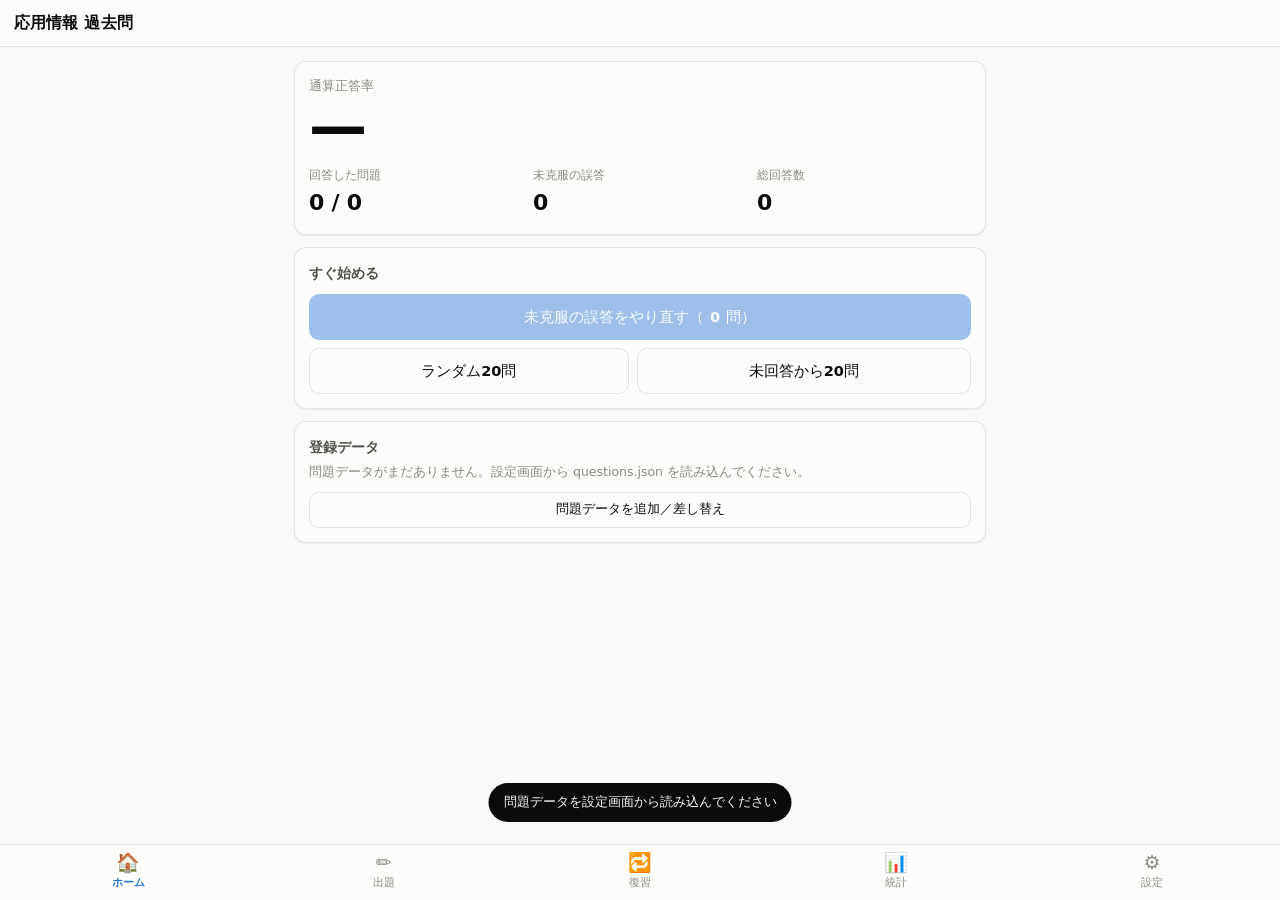
==== index.html @ afe180fe "応用情報 過去問アプリ" ====
<!DOCTYPE html>
<html lang="ja">
<head>
<meta charset="utf-8">
<meta name="viewport" content="width=device-width,initial-scale=1,viewport-fit=cover">
<meta name="theme-color" content="#fcfcfb" media="(prefers-color-scheme: light)">
<meta name="theme-color" content="#1a1a19" media="(prefers-color-scheme: dark)">
<meta name="apple-mobile-web-app-capable" content="yes">
<meta name="apple-mobile-web-app-title" content="応用情報">
<meta name="mobile-web-app-capable" content="yes">
<title>応用情報 過去問</title>
<link rel="manifest" href="manifest.webmanifest">
<link rel="icon" href="icons/icon-192.png">
<link rel="apple-touch-icon" href="icons/icon-192.png">
<link rel="stylesheet" href="css/style.css">
</head>
<body>

<header class="topbar">
  <h1 id="title">応用情報 過去問</h1>
  <span class="spacer"></span>
  <span class="sub" id="topSub"></span>
</header>

<main>
  <!-- ========== ホーム ========== -->
  <section class="view active" id="view-home">
    <div class="card">
      <div class="stat-row">
        <div class="stat hero" style="flex:1 1 100%">
          <div class="label">通算正答率</div>
          <div class="value" id="hRate">—</div>
        </div>
      </div>
      <div class="stat-row" style="margin-top:10px">
        <div class="stat"><div class="label">回答した問題</div><div class="value" id="hAnswered">0</div></div>
        <div class="stat"><div class="label">未克服の誤答</div><div class="value" id="hUnresolved">0</div></div>
        <div class="stat"><div class="label">総回答数</div><div class="value" id="hAttempts">0</div></div>
      </div>
    </div>

    <div class="card" id="resumeCard" hidden>
      <h2>中断した出題があります</h2>
      <p class="hint" id="resumeInfo"></p>
      <div class="btn-row">
        <button class="btn primary" id="btnResume">再開する</button>
        <button class="btn" id="btnDiscard">破棄</button>
      </div>
    </div>

    <div class="card">
      <h2>すぐ始める</h2>
      <div class="btn-row">
        <button class="btn primary wide" id="btnQuickReview">未克服の誤答をやり直す（<span id="qReviewN">0</span>問）</button>
      </div>
      <div class="btn-row" style="margin-top:8px">
        <button class="btn" id="btnQuickRandom">ランダム20問</button>
        <button class="btn" id="btnQuickNew">未回答から20問</button>
      </div>
    </div>

    <div class="card">
      <h2>登録データ</h2>
      <div id="bankInfo" class="hint"></div>
      <div class="btn-row">
        <button class="btn small" id="btnGoImport">問題データを追加／差し替え</button>
      </div>
    </div>
  </section>

  <!-- ========== 出題設定 ========== -->
  <section class="view" id="view-setup">
    <div class="card">
      <h2>出題モード</h2>
      <div class="chips" id="modeChips">
        <button class="chip" data-mode="exam" aria-pressed="true">試験回で指定</button>
        <button class="chip" data-mode="field" aria-pressed="false">分野で指定</button>
        <button class="chip" data-mode="review" aria-pressed="false">誤答の復習</button>
        <button class="chip" data-mode="mock" aria-pressed="false">模試（80問150分）</button>
      </div>
    </div>

    <div class="card" id="secExam">
      <h2>試験回</h2>
      <p class="hint">複数選択できます。未選択なら全回が対象です。</p>
      <div class="btn-row" style="margin-bottom:8px">
        <button class="btn small" data-sel="exam-all">すべて選択</button>
        <button class="btn small" data-sel="exam-none">選択解除</button>
      </div>
      <div class="chips" id="examChips"></div>
    </div>

    <div class="card" id="secField">
      <h2>分野</h2>
      <p class="hint">未選択なら全分野が対象です。分野は自動分類のため、問題画面から個別に直せます。</p>
      <div class="btn-row" style="margin-bottom:8px">
        <button class="btn small" data-sel="field-all">すべて選択</button>
        <button class="btn small" data-sel="field-none">選択解除</button>
      </div>
      <div id="fieldChips"></div>
    </div>

    <div class="card" id="secReview">
      <h2>復習の範囲</h2>
      <div class="chips" id="scopeChips">
        <button class="chip" data-scope="unresolved" aria-pressed="true">未克服（最後に間違えた）</button>
        <button class="chip" data-scope="ever" aria-pressed="false">過去に一度でも間違えた</button>
        <button class="chip" data-scope="starred" aria-pressed="false">★を付けた問題</button>
      </div>
    </div>

    <div class="card" id="secMock">
      <h2>模試</h2>
      <p class="hint">本番形式で 80 問を通しで解き、最後に一括採点します。制限時間 150 分（残り時間は画面上部に表示）。</p>
      <div class="field-row">
        <label for="mockExam">出題元</label>
        <select id="mockExam"></select>
      </div>
    </div>

    <div class="card" id="secOpts">
      <h2>出題オプション</h2>
      <div class="field-row">
        <label for="optScope">対象</label>
        <select id="optScope">
          <option value="all">すべての問題</option>
          <option value="unanswered">まだ解いていない問題だけ</option>
          <option value="unresolved">未克服の誤答だけ</option>
          <option value="ever">過去に間違えた問題だけ</option>
          <option value="starred">★を付けた問題だけ</option>
        </select>
      </div>
      <div class="field-row">
        <label for="optOrder">出題順</label>
        <select id="optOrder">
          <option value="random">シャッフル</option>
          <option value="no">試験回・問番号順</option>
        </select>
      </div>
      <div class="field-row">
        <label for="optCount">出題数</label>
        <select id="optCount">
          <option value="10">10問</option>
          <option value="20" selected>20問</option>
          <option value="30">30問</option>
          <option value="50">50問</option>
          <option value="80">80問</option>
          <option value="0">対象すべて</option>
        </select>
      </div>
      <div class="field-row">
        <label for="optImmediate">1問ごとに答え合わせ</label>
        <span class="switch"><input type="checkbox" id="optImmediate" checked></span>
      </div>
    </div>

    <div class="card">
      <p class="hint" id="poolInfo"></p>
      <button class="btn primary wide" id="btnStart">出題を開始</button>
    </div>
  </section>

  <!-- ========== 出題中 ========== -->
  <section class="view" id="view-quiz">
    <div class="progress"><i id="qProg"></i></div>
    <div class="card">
      <div class="q-meta" id="qMeta"></div>
      <div class="q-text" id="qText"></div>
      <div class="q-fig" id="qFig"></div>
      <div class="choices" id="qChoices"></div>
      <div class="verdict" id="qVerdict" hidden></div>
      <div class="explain" id="qExplain" hidden></div>
      <div id="qNoteWrap" hidden style="margin-top:12px">
        <h2 style="font-size:13px;color:var(--text-2);margin:0 0 6px">自分用メモ</h2>
        <textarea id="qNote" placeholder="なぜ間違えたか・覚え方などを残しておくと、復習のときに読み返せます。"></textarea>
        <div class="btn-row" style="margin-top:6px">
          <button class="btn small" id="btnSaveNote">メモを保存</button>
          <select id="qFieldSel" style="max-width:60%"></select>
        </div>
      </div>
    </div>
    <div class="card">
      <div class="btn-row">
        <button class="btn" id="btnPrev">前へ</button>
        <button class="btn" id="btnStar">★</button>
        <button class="btn primary" id="btnNext">次へ</button>
      </div>
      <div class="btn-row" style="margin-top:8px">
        <button class="btn small" id="btnFinish">採点して終了</button>
        <button class="btn small" id="btnQuit">中断してホームへ</button>
      </div>
    </div>
  </section>

  <!-- ========== 結果 ========== -->
  <section class="view" id="view-result">
    <div class="card">
      <div class="stat hero">
        <div class="label" id="rTitle">結果</div>
        <div class="value" id="rRate">—</div>
      </div>
      <div class="stat-row" style="margin-top:10px">
        <div class="stat"><div class="label">正答</div><div class="value" id="rCorrect">0</div></div>
        <div class="stat"><div class="label">出題数</div><div class="value" id="rCount">0</div></div>
        <div class="stat"><div class="label">所要時間</div><div class="value" id="rTime">—</div></div>
      </div>
      <p class="hint" style="margin:10px 0 0" id="rNote"></p>
    </div>
    <div class="card">
      <h2>この回の内訳</h2>
      <div class="list" id="rList"></div>
    </div>
    <div class="card">
      <div class="btn-row">
        <button class="btn primary" id="btnRetryWrong">間違えた問題だけやり直す</button>
        <button class="btn" id="btnResultHome">ホームへ</button>
      </div>
    </div>
  </section>

  <!-- ========== 復習（誤答リスト） ========== -->
  <section class="view" id="view-review">
    <div class="card">
      <h2>振り返る範囲</h2>
      <div class="chips" id="revScopeChips">
        <button class="chip" data-scope="unresolved" aria-pressed="true">未克服 <span class="n" id="nUnresolved"></span></button>
        <button class="chip" data-scope="ever" aria-pressed="false">過去の誤答 <span class="n" id="nEver"></span></button>
        <button class="chip" data-scope="starred" aria-pressed="false">★ <span class="n" id="nStarred"></span></button>
      </div>
      <div class="btn-row" style="margin-top:10px">
        <button class="btn primary wide" id="btnReviewStart">この範囲で出題する</button>
      </div>
    </div>
    <div class="card">
      <h2>一覧（タップで問題と自分のメモを表示）</h2>
      <div class="list" id="revList"></div>
    </div>
  </section>

  <!-- ========== 問題詳細（復習リストから） ========== -->
  <section class="view" id="view-detail">
    <div class="card">
      <div class="q-meta" id="dMeta"></div>
      <div class="q-text" id="dText"></div>
      <div class="q-fig" id="dFig"></div>
      <div class="choices" id="dChoices"></div>
      <div class="explain" id="dExplain" hidden></div>
    </div>
    <div class="card">
      <h2>自分用メモ</h2>
      <textarea id="dNote"></textarea>
      <div class="btn-row" style="margin-top:8px">
        <button class="btn small" id="dSaveNote">メモを保存</button>
        <button class="btn small" id="dStar">★を切り替え</button>
        <select id="dFieldSel" style="max-width:60%"></select>
      </div>
    </div>
    <div class="card">
      <button class="btn wide" id="dBack">一覧に戻る</button>
    </div>
  </section>

  <!-- ========== 統計 ========== -->
  <section class="view" id="view-stats">
    <div class="card">
      <h2>分野別の正答率</h2>
      <p class="hint">正答率の低い分野が上に並びます。3回以上解いて60%未満の分野に「弱点」を付けています。</p>
      <div id="fieldChart"></div>
      <div class="btn-row" style="margin-top:10px">
        <button class="btn small" id="btnFieldTable">表で見る</button>
        <button class="btn small" id="btnFieldStudy">弱点分野から出題する</button>
      </div>
      <div id="fieldTable" hidden style="margin-top:10px"></div>
    </div>
    <div class="card">
      <h2>試験回別の正答率</h2>
      <div id="examChart"></div>
    </div>
    <div class="card">
      <h2>模試・セッション履歴</h2>
      <div class="list" id="sessList"></div>
    </div>
  </section>

  <!-- ========== 設定 ========== -->
  <section class="view" id="view-settings">
    <div class="card">
      <h2>問題データ</h2>
      <p class="hint" id="setBankInfo"></p>
      <p class="hint">通常は起動時に <code>data/version.json</code> を見て自動更新されます。手動で入れ替えるときは <code>tools/build_bank.py</code> が作った <code>questions.json</code> を読み込んでください。同じ問題 ID は上書きされ、学習履歴は消えません。</p>
      <p class="hint" id="setSyncMsg" hidden></p>
      <div class="btn-row">
        <button class="btn" id="btnPickBank">questions.json を読み込む</button>
      </div>
      <input type="file" id="fileBank" accept=".json,application/json" hidden>
    </div>

    <div class="card">
      <h2>学習履歴のバックアップ</h2>
      <p class="hint">端末を変えるとき・アプリを消す前に書き出しておいてください。書き出しも読み込みもオフラインで完結します。</p>
      <div class="btn-row">
        <button class="btn" id="btnExport">書き出す</button>
        <button class="btn" id="btnPickProgress">読み込む</button>
      </div>
      <input type="file" id="fileProgress" accept=".json,application/json" hidden>
    </div>

    <div class="card">
      <h2>表示</h2>
      <div class="field-row">
        <label for="setTheme">テーマ</label>
        <select id="setTheme">
          <option value="auto">端末に合わせる</option>
          <option value="light">ライト</option>
          <option value="dark">ダーク</option>
        </select>
      </div>
    </div>

    <div class="card">
      <h2>リセット</h2>
      <p class="hint">戻せません。必要ならバックアップを取ってから実行してください。</p>
      <div class="btn-row">
        <button class="btn" id="btnResetProgress">学習履歴だけ消す</button>
        <button class="btn" id="btnResetAll">全部消す</button>
      </div>
    </div>

    <div class="card">
      <h2>オフライン</h2>
      <p class="hint" id="swInfo"></p>
    </div>
  </section>
</main>

<nav class="tabbar" id="tabbar">
  <button data-tab="home" aria-current="page"><span class="ic">🏠</span>ホーム</button>
  <button data-tab="setup"><span class="ic">✏️</span>出題</button>
  <button data-tab="review"><span class="ic">🔁</span>復習</button>
  <button data-tab="stats"><span class="ic">📊</span>統計</button>
  <button data-tab="settings"><span class="ic">⚙️</span>設定</button>
</nav>

<div id="toast"></div>

<script src="js/fields.js"></script>
<script src="js/db.js"></script>
<script src="js/store.js"></script>
<script src="js/quiz.js"></script>
<script src="js/chart.js"></script>
<script src="js/app.js"></script>
</body>
</html>
---- css/style.css ----
/* ========== 応用情報 過去問アプリ / offline PWA ========== */

:root {
  color-scheme: light;
  --surface-1: #fcfcfb;      /* カード面 */
  --page: #f9f9f7;           /* ページ面 */
  --text-1: #0b0b0b;
  --text-2: #52514e;
  --muted: #898781;
  --grid: #e1e0d9;
  --baseline: #c3c2b7;
  --border: rgba(11, 11, 11, 0.10);
  --series-1: #2a78d6;       /* 単一系列（正答率バー） */
  --track: #cde2fb;          /* バーの空き部分（同系ランプの淡いステップ） */
  --good: #0ca30c;
  --good-text: #006300;
  --critical: #d03b3b;
  --accent-wash: rgba(42, 120, 214, 0.10);
  --shadow: 0 1px 2px rgba(11, 11, 11, 0.06);
  --r: 12px;
}

@media (prefers-color-scheme: dark) {
  :root:where(:not([data-theme="light"])) {
    color-scheme: dark;
    --surface-1: #1a1a19;
    --page: #0d0d0d;
    --text-1: #ffffff;
    --text-2: #c3c2b7;
    --muted: #898781;
    --grid: #2c2c2a;
    --baseline: #383835;
    --border: rgba(255, 255, 255, 0.10);
    --series-1: #3987e5;
    --track: #184f95;
    --good: #0ca30c;
    --good-text: #0ca30c;
    --critical: #d03b3b;
    --accent-wash: rgba(57, 135, 229, 0.16);
    --shadow: none;
  }
}

:root[data-theme="dark"] {
  color-scheme: dark;
  --surface-1: #1a1a19;
  --page: #0d0d0d;
  --text-1: #ffffff;
  --text-2: #c3c2b7;
  --muted: #898781;
  --grid: #2c2c2a;
  --baseline: #383835;
  --border: rgba(255, 255, 255, 0.10);
  --series-1: #3987e5;
  --track: #184f95;
  --good: #0ca30c;
  --good-text: #0ca30c;
  --critical: #d03b3b;
  --accent-wash: rgba(57, 135, 229, 0.16);
  --shadow: none;
}

* { box-sizing: border-box; -webkit-tap-highlight-color: transparent; }

html, body {
  margin: 0;
  padding: 0;
  background: var(--page);
  color: var(--text-1);
  font-family: system-ui, -apple-system, "Segoe UI", "Hiragino Kaku Gothic ProN",
    "Yu Gothic UI", Meiryo, sans-serif;
  font-size: 16px;
  line-height: 1.6;
  overscroll-behavior-y: contain;
}

body {
  padding-bottom: calc(64px + env(safe-area-inset-bottom));
}

/* ---------- ヘッダー ---------- */
.topbar {
  position: sticky;
  top: 0;
  z-index: 20;
  display: flex;
  align-items: center;
  gap: 8px;
  padding: calc(10px + env(safe-area-inset-top)) 14px 10px;
  background: var(--surface-1);
  border-bottom: 1px solid var(--border);
}
.topbar h1 { margin: 0; font-size: 16px; font-weight: 650; letter-spacing: 0.01em; }
.topbar .spacer { flex: 1; }
.topbar .sub { font-size: 12px; color: var(--muted); font-variant-numeric: tabular-nums; }

/* ---------- レイアウト ---------- */
main { max-width: 720px; margin: 0 auto; padding: 14px; }
.view { display: none; }
.view.active { display: block; }

.card {
  background: var(--surface-1);
  border: 1px solid var(--border);
  border-radius: var(--r);
  padding: 14px;
  margin: 0 0 12px;
  box-shadow: var(--shadow);
}
.card > h2 { margin: 0 0 10px; font-size: 14px; font-weight: 650; color: var(--text-2); }
.card > h2 + .hint { margin-top: -6px; }
.hint { margin: 0 0 10px; font-size: 12.5px; color: var(--muted); line-height: 1.5; }

/* ---------- ボタン ---------- */
button {
  font: inherit;
  color: inherit;
  cursor: pointer;
}
.btn {
  display: inline-flex;
  align-items: center;
  justify-content: center;
  gap: 6px;
  min-height: 46px;
  padding: 10px 16px;
  border-radius: 10px;
  border: 1px solid var(--border);
  background: var(--surface-1);
  font-size: 14.5px;
  font-weight: 550;
}
.btn:active { transform: translateY(1px); }
.btn.primary { background: var(--series-1); border-color: transparent; color: #fff; }
.btn.wide { width: 100%; }
.btn.small { min-height: 36px; padding: 6px 12px; font-size: 13px; font-weight: 500; }
.btn:disabled { opacity: 0.45; cursor: default; }
.btn-row { display: flex; gap: 8px; flex-wrap: wrap; }
.btn-row > .btn { flex: 1 1 auto; }

.linkbtn {
  background: none; border: none; padding: 2px 0;
  color: var(--series-1); font-size: 13px; text-decoration: underline;
}

/* ---------- チップ選択（分野・回） ---------- */
.chips { display: flex; flex-wrap: wrap; gap: 6px; }
.chip {
  border: 1px solid var(--border);
  background: var(--surface-1);
  border-radius: 999px;
  padding: 7px 12px;
  font-size: 13px;
  color: var(--text-2);
  min-height: 34px;
  display: inline-flex; align-items: center; gap: 6px;
}
.chip[aria-pressed="true"] {
  background: var(--accent-wash);
  border-color: var(--series-1);
  color: var(--text-1);
  font-weight: 550;
}
.chip .n { color: var(--muted); font-size: 11.5px; font-variant-numeric: tabular-nums; }
.chip[aria-pressed="true"]::before { content: "✓"; font-size: 11px; color: var(--series-1); }

.group-title {
  margin: 12px 0 6px;
  font-size: 12px;
  font-weight: 650;
  color: var(--muted);
  letter-spacing: 0.04em;
}
.group-title:first-child { margin-top: 0; }

/* ---------- フォーム ---------- */
.field-row {
  display: flex; align-items: center; justify-content: space-between;
  gap: 12px; padding: 9px 0;
  border-bottom: 1px solid var(--grid);
}
.field-row:last-child { border-bottom: none; }
.field-row label { font-size: 14px; color: var(--text-2); }
select, input[type="number"], input[type="text"], textarea {
  font: inherit; font-size: 14px;
  color: var(--text-1);
  background: var(--page);
  border: 1px solid var(--border);
  border-radius: 8px;
  padding: 8px 10px;
  max-width: 58%;
}
textarea { max-width: 100%; width: 100%; resize: vertical; min-height: 84px; line-height: 1.55; }
.switch { display: inline-flex; align-items: center; gap: 8px; }
input[type="checkbox"] { width: 20px; height: 20px; accent-color: var(--series-1); }

/* ---------- 統計 ---------- */
.stat-row { display: flex; gap: 10px; flex-wrap: wrap; }
.stat {
  flex: 1 1 30%;
  min-width: 92px;
}
.stat .label { font-size: 11.5px; color: var(--muted); }
.stat .value { font-size: 22px; font-weight: 650; letter-spacing: -0.01em; }
.hero { text-align: left; }
.hero .value { font-size: 50px; font-weight: 650; line-height: 1.05; letter-spacing: -0.02em; }
.hero .value .unit { font-size: 22px; font-weight: 550; color: var(--text-2); margin-left: 2px; }
.hero .label { font-size: 12.5px; color: var(--muted); }

/* バーチャート（HTML/CSS・単一系列） */
.bars { margin: 4px 0 0; }
.bar-row { padding: 7px 0; border-bottom: 1px solid var(--grid); }
.bar-row:last-child { border-bottom: none; }
.bar-head {
  display: flex; align-items: baseline; gap: 8px;
  font-size: 13px; margin-bottom: 5px;
}
.bar-head .name { flex: 1; color: var(--text-1); }
.bar-head .val {
  color: var(--text-1); font-weight: 650;
  font-variant-numeric: tabular-nums;
}
.bar-head .cnt { color: var(--muted); font-size: 11.5px; font-variant-numeric: tabular-nums; }
.bar-track {
  position: relative;
  height: 14px;
  background: var(--track);
  border-radius: 0 4px 4px 0;
  overflow: visible;
}
.bar-fill {
  height: 100%;
  background: var(--series-1);
  border-radius: 0 4px 4px 0;
  min-width: 2px;
}
.bar-row.empty .bar-track { background: var(--grid); }
.weak-tag {
  display: inline-block; margin-left: 6px;
  font-size: 10.5px; font-weight: 650; color: var(--critical);
  border: 1px solid var(--critical); border-radius: 4px;
  padding: 0 4px; line-height: 15px;
}
.axis {
  display: flex; justify-content: space-between;
  font-size: 10.5px; color: var(--muted);
  font-variant-numeric: tabular-nums;
  border-top: 1px solid var(--baseline);
  padding-top: 3px; margin-top: 6px;
}

table.tv { width: 100%; border-collapse: collapse; font-size: 13px; }
table.tv th, table.tv td {
  text-align: right; padding: 6px 4px; border-bottom: 1px solid var(--grid);
  font-variant-numeric: tabular-nums;
}
table.tv th:first-child, table.tv td:first-child { text-align: left; }
table.tv th { color: var(--muted); font-weight: 550; font-size: 11.5px; }

/* ---------- 問題画面 ---------- */
.q-meta {
  display: flex; align-items: center; gap: 8px; flex-wrap: wrap;
  font-size: 11.5px; color: var(--muted); margin-bottom: 8px;
}
.q-meta .tag {
  border: 1px solid var(--border); border-radius: 4px;
  padding: 1px 6px; color: var(--text-2);
}
.q-text {
  font-size: 16px; line-height: 1.75;
  white-space: pre-wrap; word-break: break-word;
  margin: 0 0 12px;
}
.q-fig { margin: 0 0 12px; }
.q-fig img {
  max-width: 100%; border: 1px solid var(--border); border-radius: 8px;
  background: #fff;
}

.choices { display: flex; flex-direction: column; gap: 8px; }
.choice {
  display: flex; align-items: flex-start; gap: 10px;
  text-align: left;
  width: 100%;
  padding: 12px;
  border-radius: 10px;
  border: 1px solid var(--border);
  background: var(--surface-1);
  font-size: 15px; line-height: 1.6;
  white-space: pre-wrap;
}
.choice .key {
  flex: 0 0 26px; height: 26px;
  display: inline-flex; align-items: center; justify-content: center;
  border-radius: 6px; background: var(--page); border: 1px solid var(--border);
  font-size: 13px; font-weight: 650;
}
.choice[data-state="picked"] { border-color: var(--series-1); background: var(--accent-wash); }
.choice[data-state="correct"] { border-color: var(--good); background: rgba(12, 163, 12, 0.10); }
.choice[data-state="wrong"] { border-color: var(--critical); background: rgba(208, 59, 59, 0.10); }
.choice[data-state="correct"] .key { border-color: var(--good); }
.choice[data-state="wrong"] .key { border-color: var(--critical); }
.choice:disabled { cursor: default; opacity: 1; }

.verdict {
  display: flex; align-items: center; gap: 8px;
  margin: 12px 0 0; font-size: 14.5px; font-weight: 650;
}
.verdict.ok { color: var(--good-text); }
.verdict.ng { color: var(--critical); }

.explain {
  margin: 12px 0 0;
  padding: 11px 12px;
  background: var(--page);
  border: 1px solid var(--border);
  border-left: 3px solid var(--series-1);
  border-radius: 8px;
  font-size: 14px;
  line-height: 1.7;
  white-space: pre-wrap;
  word-break: break-word;
}
.explain > b {
  display: block;
  font-size: 11.5px;
  font-weight: 650;
  color: var(--muted);
  letter-spacing: 0.04em;
  margin-bottom: 3px;
}

.progress {
  height: 3px; background: var(--grid); border-radius: 2px; overflow: hidden;
  margin-bottom: 10px;
}
.progress > i { display: block; height: 100%; background: var(--series-1); }

.timer {
  font-variant-numeric: tabular-nums;
  font-weight: 650; font-size: 13px;
}
.timer.warn { color: var(--critical); }

/* ---------- リスト（誤答・履歴） ---------- */
.list { display: flex; flex-direction: column; gap: 8px; }
.item {
  display: block; width: 100%; text-align: left;
  padding: 11px 12px;
  border: 1px solid var(--border); border-radius: 10px;
  background: var(--surface-1);
}
.item .l1 { display: flex; gap: 8px; font-size: 11.5px; color: var(--muted); }
.item .l1 .r { margin-left: auto; font-variant-numeric: tabular-nums; }
.item .l2 {
  font-size: 13.5px; color: var(--text-1); margin-top: 3px;
  display: -webkit-box; -webkit-line-clamp: 2; -webkit-box-orient: vertical;
  overflow: hidden;
}
.badge-ng { color: var(--critical); font-weight: 650; }
.badge-ok { color: var(--good-text); font-weight: 650; }

.empty-msg {
  padding: 28px 12px; text-align: center; color: var(--muted); font-size: 13.5px;
}

/* ---------- ボトムナビ ---------- */
.tabbar {
  position: fixed; left: 0; right: 0; bottom: 0; z-index: 30;
  display: flex;
  background: var(--surface-1);
  border-top: 1px solid var(--border);
  padding-bottom: env(safe-area-inset-bottom);
}
.tabbar button {
  flex: 1;
  background: none; border: none;
  padding: 8px 2px 9px;
  display: flex; flex-direction: column; align-items: center; gap: 2px;
  font-size: 10.5px; color: var(--muted);
}
.tabbar button .ic { font-size: 19px; line-height: 1; }
.tabbar button[aria-current="page"] { color: var(--series-1); font-weight: 650; }

/* ---------- トースト ---------- */
#toast {
  position: fixed; left: 50%; transform: translateX(-50%);
  bottom: calc(78px + env(safe-area-inset-bottom));
  background: var(--text-1); color: var(--page);
  padding: 9px 15px; border-radius: 999px; font-size: 13px;
  opacity: 0; pointer-events: none; transition: opacity .18s; z-index: 50;
  max-width: 88vw; text-align: center;
}
#toast.show { opacity: 1; }

@media (min-width: 560px) {
  .hero .value { font-size: 58px; }
}
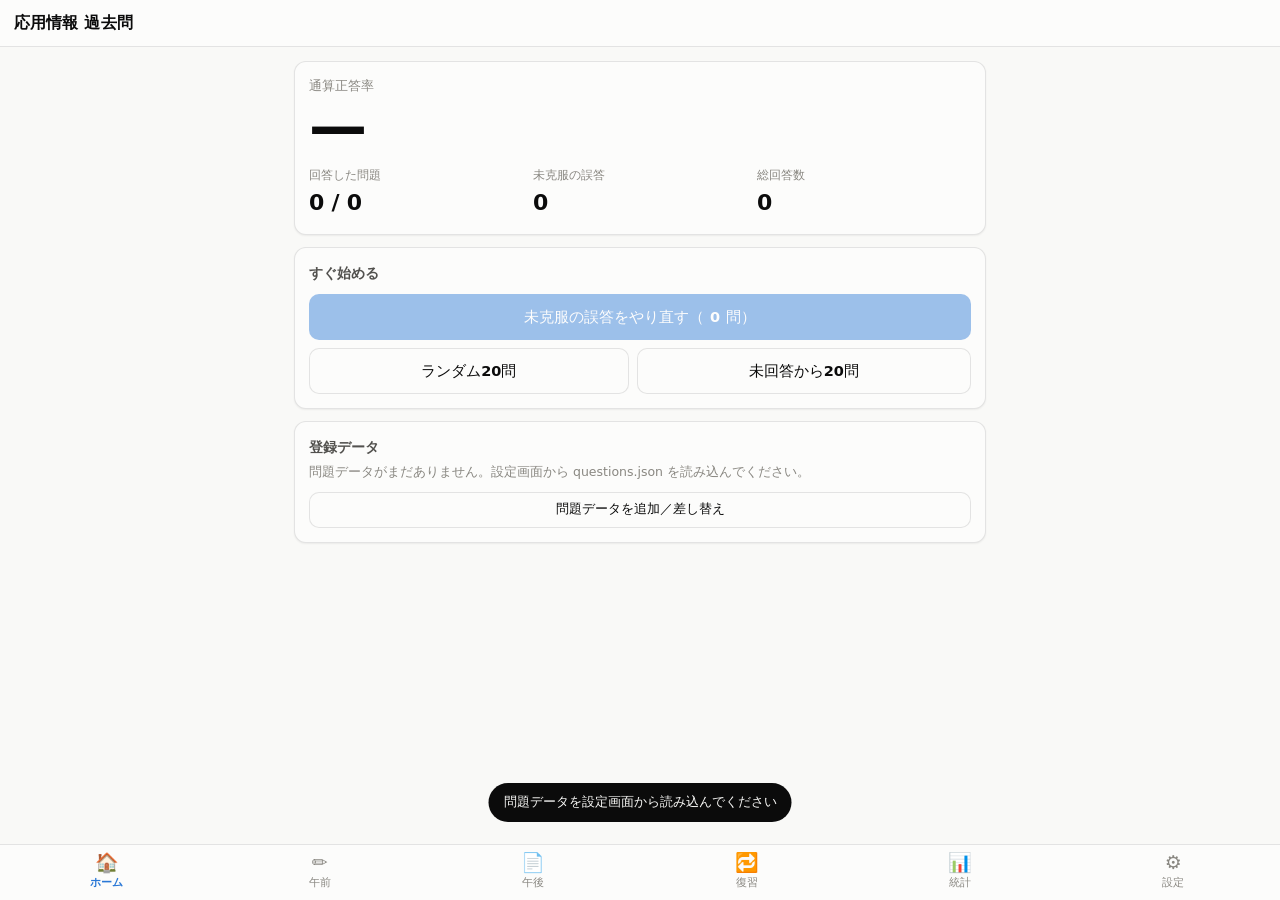
==== commit ec20bd29: "午後試験を追加（33回 372大問 3228設問） 平成21年春から令和7年秋まで、IPAが公開している午後の全過去問を収録した。 解答例・出題趣旨・採点講評つき。図表490枚は IndexedDB " ====
--- a/index.html
+++ b/index.html
@@ -282,6 +282,106 @@
     </div>
   </section>
 
+  <!-- ========== 午後：大問えらび ========== -->
+  <section class="view" id="view-pm">
+    <div class="card">
+      <div class="stat-row">
+        <div class="stat hero" style="flex:1 1 100%">
+          <div class="label">午後 自己採点の得点率</div>
+          <div class="value" id="pmRate">—</div>
+        </div>
+      </div>
+      <div class="stat-row" style="margin-top:10px">
+        <div class="stat"><div class="label">解いた大問</div><div class="value" id="pmDone">0</div></div>
+        <div class="stat"><div class="label">要復習の設問</div><div class="value" id="pmWeak">0</div></div>
+        <div class="stat"><div class="label">収録</div><div class="value" id="pmTotal">0</div></div>
+      </div>
+      <p class="hint" style="margin:10px 0 0">午後は記述式です。記号選択は自動で採点し、記述は解答例と見比べて自分で ○△× を付けます。</p>
+    </div>
+
+    <div class="card">
+      <h2>試験回</h2>
+      <div class="chips" id="pmExamChips"></div>
+    </div>
+
+    <div class="card">
+      <h2>大問</h2>
+      <p class="hint" id="pmPickHint"></p>
+      <div class="list" id="pmSectionList"></div>
+    </div>
+  </section>
+
+  <!-- ========== 午後：解答画面 ========== -->
+  <section class="view" id="view-pmsolve">
+    <div class="card">
+      <div class="q-meta" id="pmMeta"></div>
+      <h2 style="font-size:15px;color:var(--text-1);margin:0 0 2px" id="pmTheme"></h2>
+      <div class="btn-row" style="margin-top:10px">
+        <button class="btn small" id="pmToggleBody">本文を隠す</button>
+        <button class="btn small" id="pmFont">文字を大きく</button>
+        <span class="spacer" style="flex:1"></span>
+        <span class="timer" id="pmTimer"></span>
+      </div>
+    </div>
+
+    <div class="card" id="pmBodyCard">
+      <div class="pm-body" id="pmBody"></div>
+    </div>
+
+    <div class="card">
+      <h2>設問</h2>
+      <div id="pmQuestions"></div>
+    </div>
+
+    <div class="card">
+      <div class="btn-row">
+        <button class="btn primary" id="pmSubmit">解答例を見て採点する</button>
+      </div>
+      <div class="btn-row" style="margin-top:8px">
+        <button class="btn small" id="pmSaveExit">保存して一覧へ</button>
+        <button class="btn small" id="pmReset">この大問の解答を消す</button>
+      </div>
+    </div>
+  </section>
+
+  <!-- ========== 午後：採点・振り返り ========== -->
+  <section class="view" id="view-pmreview">
+    <div class="card">
+      <div class="q-meta" id="pmrMeta"></div>
+      <div class="stat-row" style="margin-top:6px">
+        <div class="stat hero" style="flex:1 1 100%">
+          <div class="label">自己採点</div>
+          <div class="value" id="pmrRate">—</div>
+        </div>
+      </div>
+      <p class="hint" id="pmrCount" style="margin:8px 0 0"></p>
+    </div>
+
+    <div class="card">
+      <h2>設問ごとの答え合わせ</h2>
+      <p class="hint">記号選択は自動採点済みです。記述は解答例と見比べて ○△× を選んでください。</p>
+      <div id="pmrList"></div>
+    </div>
+
+    <div class="card" id="pmrIntentCard">
+      <h2>出題趣旨（IPA）</h2>
+      <div class="explain" id="pmrIntent" style="border-left-color:var(--muted)"></div>
+    </div>
+
+    <div class="card" id="pmrCmntCard">
+      <h2>採点講評（IPA）</h2>
+      <p class="hint">この回で実際に受験者がどこを間違えたかがIPAから公表されています。</p>
+      <div class="explain" id="pmrCmnt"></div>
+    </div>
+
+    <div class="card">
+      <div class="btn-row">
+        <button class="btn" id="pmrBackSolve">解答を見直す</button>
+        <button class="btn primary" id="pmrDone">一覧へ戻る</button>
+      </div>
+    </div>
+  </section>
+
   <!-- ========== 設定 ========== -->
   <section class="view" id="view-settings">
     <div class="card">
@@ -335,7 +435,8 @@
 
 <nav class="tabbar" id="tabbar">
   <button data-tab="home" aria-current="page"><span class="ic">🏠</span>ホーム</button>
-  <button data-tab="setup"><span class="ic">✏️</span>出題</button>
+  <button data-tab="setup"><span class="ic">✏️</span>午前</button>
+  <button data-tab="pm"><span class="ic">📄</span>午後</button>
   <button data-tab="review"><span class="ic">🔁</span>復習</button>
   <button data-tab="stats"><span class="ic">📊</span>統計</button>
   <button data-tab="settings"><span class="ic">⚙️</span>設定</button>
@@ -347,7 +448,9 @@
 <script src="js/db.js"></script>
 <script src="js/store.js"></script>
 <script src="js/quiz.js"></script>
+<script src="js/pm.js"></script>
 <script src="js/chart.js"></script>
 <script src="js/app.js"></script>
+<script src="js/pmui.js"></script>
 </body>
 </html>
--- a/css/style.css
+++ b/css/style.css
@@ -330,6 +330,80 @@
   margin-bottom: 3px;
 }
 
+/* ---------- 午後（長文＋記述） ---------- */
+.pm-body {
+  font-size: var(--pm-size, 15px);
+  line-height: 1.85;
+  color: var(--text-1);
+}
+.pm-body p { margin: 0 0 0.9em; white-space: pre-wrap; word-break: break-word; }
+.pm-body h4 {
+  margin: 1.4em 0 0.5em;
+  font-size: 1em; font-weight: 650;
+  padding-left: 8px; border-left: 3px solid var(--series-1);
+}
+.pm-body img { max-width: 100%; border: 1px solid var(--border); border-radius: 8px; background: #fff; }
+.pm-body figure { margin: 1em 0; }
+.pm-body figcaption { font-size: 0.82em; color: var(--muted); margin-top: 4px; }
+.pm-body .tblwrap { overflow-x: auto; margin: 1em 0; }
+.pm-body table { border-collapse: collapse; font-size: 0.88em; min-width: 100%; }
+.pm-body th, .pm-body td {
+  border: 1px solid var(--baseline); padding: 5px 8px; text-align: left; white-space: nowrap;
+}
+.pm-body th { background: var(--page); font-weight: 600; }
+
+.pm-q {
+  padding: 12px 0;
+  border-top: 1px solid var(--grid);
+}
+.pm-q:first-child { border-top: none; padding-top: 2px; }
+.pm-q .lbl {
+  display: inline-block; font-size: 12px; font-weight: 650;
+  color: var(--series-1); margin-bottom: 4px;
+}
+.pm-q .lbl .blank {
+  display: inline-block; margin-left: 6px; padding: 0 6px;
+  border: 1px solid var(--series-1); border-radius: 4px; font-size: 11px;
+}
+.pm-q .prompt { font-size: 14px; line-height: 1.7; margin: 0 0 8px; white-space: pre-wrap; }
+.pm-q textarea { min-height: 60px; }
+.pm-q .count { font-size: 11.5px; color: var(--muted); text-align: right; margin-top: 2px; }
+.pm-q .count.over { color: var(--critical); font-weight: 650; }
+.pm-choices { display: flex; flex-wrap: wrap; gap: 6px; }
+.pm-choices .chip { font-size: 13.5px; }
+
+.pm-ans {
+  margin-top: 8px; padding: 9px 11px;
+  background: var(--page); border: 1px solid var(--border);
+  border-left: 3px solid var(--good); border-radius: 8px;
+  font-size: 14px; line-height: 1.7; white-space: pre-wrap;
+}
+.pm-ans > b {
+  display: block; font-size: 11.5px; font-weight: 650;
+  color: var(--muted); letter-spacing: .04em; margin-bottom: 3px;
+}
+.pm-mine {
+  margin-top: 8px; padding: 9px 11px;
+  background: var(--surface-1); border: 1px solid var(--border);
+  border-left: 3px solid var(--muted); border-radius: 8px;
+  font-size: 14px; line-height: 1.7; white-space: pre-wrap;
+}
+.pm-mine:empty { display: none; }
+.pm-marks { display: flex; gap: 6px; margin-top: 8px; }
+.pm-marks button {
+  flex: 1; min-height: 40px; border-radius: 8px;
+  border: 1px solid var(--border); background: var(--surface-1);
+  font-size: 13.5px;
+}
+.pm-marks button[aria-pressed="true"][data-m="o"] { border-color: var(--good); background: rgba(12,163,12,.12); font-weight: 650; }
+.pm-marks button[aria-pressed="true"][data-m="t"] { border-color: var(--warning, #eda100); background: rgba(237,161,0,.14); font-weight: 650; }
+.pm-marks button[aria-pressed="true"][data-m="x"] { border-color: var(--critical); background: rgba(208,59,59,.12); font-weight: 650; }
+.pm-auto { font-size: 11.5px; color: var(--muted); margin-top: 6px; }
+
+.pm-sec .l1 .tag {
+  border: 1px solid var(--border); border-radius: 4px; padding: 0 5px; color: var(--text-2);
+}
+
 .progress {
   height: 3px; background: var(--grid); border-radius: 2px; overflow: hidden;
   margin-bottom: 10px;
